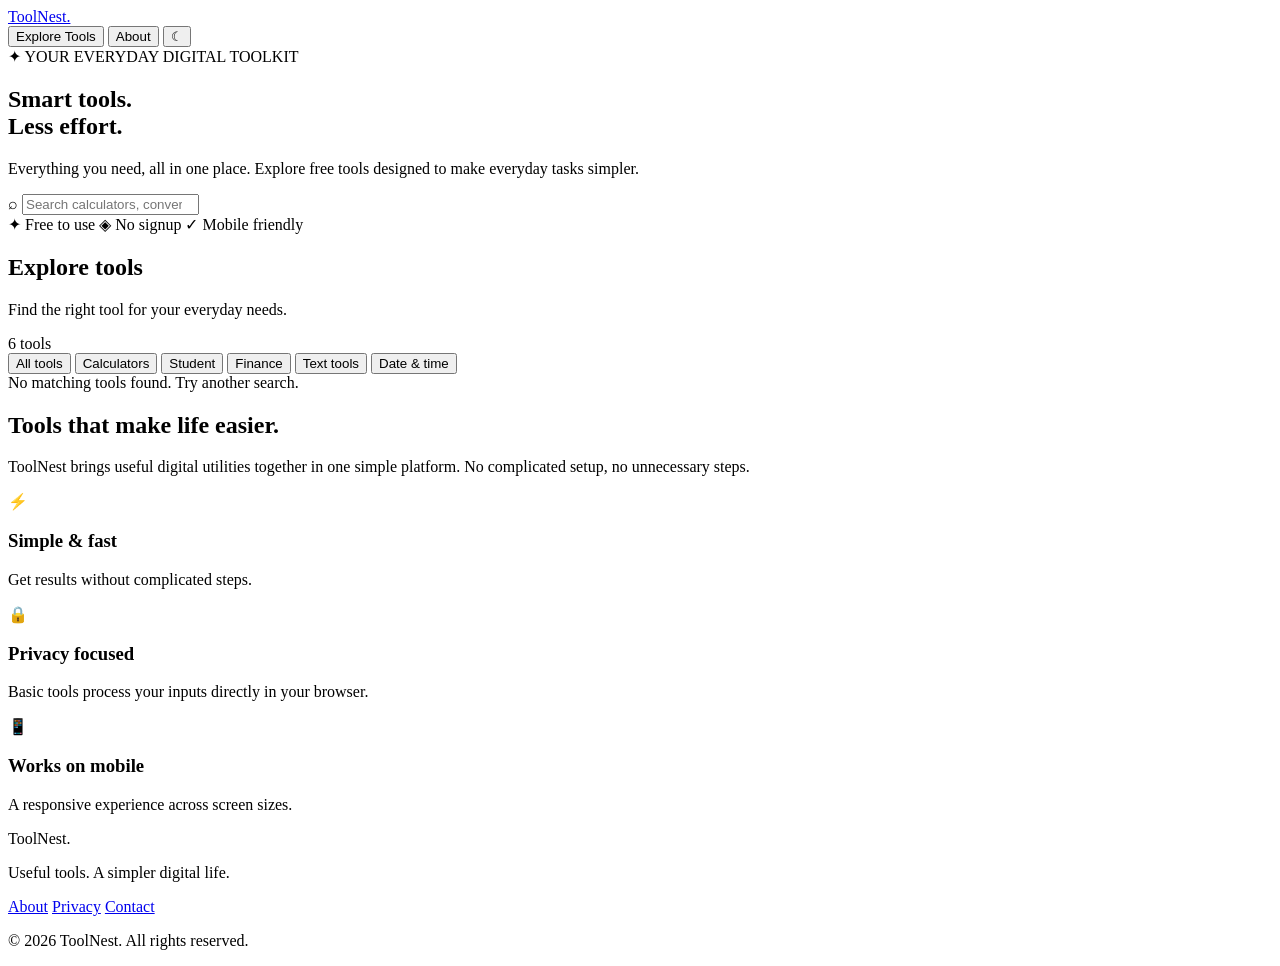
==== index.html @ 052b1b2b "update index.html" ====
<!DOCTYPE html>
<html lang="en">
<head>
  <meta charset="UTF-8">
  <meta name="viewport" content="width=device-width, initial-scale=1.0">
  <meta name="theme-color" content="#f7f7fc">
  <meta name="description" content="ToolNest - Free online calculators, student tools and everyday utilities.">
  <title>ToolNest - Smart Tools for Everyone</title>
  <link rel="stylesheet" href="style.css">
</head>
<body>

  <!-- Persistent Navigation -->
  <header class="topbar">
    <nav class="nav">
      <a href="#home" class="logo" id="homeLogo">Tool<span>Nest.</span></a>

      <div class="nav-right">
        <button class="nav-link" id="toolsNav">Explore Tools</button>
        <button class="nav-link" id="aboutNav">About</button>
        <button class="theme-btn" id="themeBtn" aria-label="Toggle theme">☾</button>
      </div>
    </nav>
  </header>

  <!-- Homepage -->
  <div id="homeView">

    <section class="hero" id="hero">
      <div class="hero-inner">
        <div class="tag">✦ YOUR EVERYDAY DIGITAL TOOLKIT</div>
        <h1>Smart tools.<br><span>Less effort.</span></h1>
        <p>Everything you need, all in one place. Explore free tools designed to make everyday tasks simpler.</p>

        <div class="search-wrap">
          <span class="search-icon">⌕</span>
          <input class="search" id="search"
            type="search"
            placeholder="Search calculators, converters, tools...">
        </div>

        <div class="stats">
          <span>✦ Free to use</span>
          <span>◈ No signup</span>
          <span>✓ Mobile friendly</span>
        </div>
      </div>
    </section>

    <main class="container main">

      <section id="toolsSection">
        <div class="section-heading">
          <div>
            <h2>Explore tools</h2>
            <p>Find the right tool for your everyday needs.</p>
          </div>
          <span class="count" id="count">6 tools</span>
        </div>

        <div class="categories" id="categories">
          <button class="category active" data-category="All">All tools</button>
          <button class="category" data-category="Calculators">Calculators</button>
          <button class="category" data-category="Student">Student</button>
          <button class="category" data-category="Finance">Finance</button>
          <button class="category" data-category="Text">Text tools</button>
          <button class="category" data-category="Date">Date & time</button>
        </div>

        <div class="tool-grid" id="toolGrid"></div>

        <div class="empty" id="empty">
          No matching tools found. Try another search.
        </div>
      </section>

      <section class="why" id="aboutSection">
        <h2>Tools that make life easier.</h2>
        <p>ToolNest brings useful digital utilities together in one simple platform. No complicated setup, no unnecessary steps.</p>

        <div class="features">
          <div class="feature">
            <div class="feature-icon">⚡</div>
            <h3>Simple & fast</h3>
            <p>Get results without complicated steps.</p>
          </div>

          <div class="feature">
            <div class="feature-icon">🔒</div>
            <h3>Privacy focused</h3>
            <p>Basic tools process your inputs directly in your browser.</p>
          </div>

          <div class="feature">
            <div class="feature-icon">📱</div>
            <h3>Works on mobile</h3>
            <p>A responsive experience across screen sizes.</p>
          </div>
        </div>
      </section>

    </main>
  </div>

  <!-- Individual Tool Workspace -->
  <main class="container workspace" id="workspace" hidden>

    <button class="back-btn" id="backBtn">
      ← Back to all tools
    </button>

    <div class="workspace-heading">
      <div class="eyebrow" id="toolCategory">TOOLNEST / TOOL</div>
      <h1 id="workspaceTitle">Tool title</h1>
      <p id="workspaceDescription">Tool description</p>
    </div>

    <div class="workspace-layout">

      <div class="workspace-left">

        <section class="panel">
          <div class="panel-heading">
            <div class="tool-icon" id="workspaceIcon">✦</div>
            <div>
              <h3>Enter your details</h3>
              <p>Fill in the information below.</p>
            </div>
          </div>

          <div id="toolFields"></div>

          <p class="hint">
            Your inputs are processed locally in your browser.
          </p>
        </section>

        <section class="quick-card">
          <h4>✦ How it works</h4>
          <p id="howItWorks"></p>
        </section>

      </div>

      <div class="workspace-right">

        <section class="panel">
          <div class="panel-heading">
            <div class="tool-icon">✨</div>
            <div>
              <h3>Your result</h3>
              <p>Calculated just for you.</p>
            </div>
          </div>

          <div id="resultContent" class="result-placeholder">
            <div>
              <span>✧</span>
              Your result will appear here.
              <br>Enter your details to get started.
            </div>
          </div>

          <button class="btn btn-outline hidden" id="copyResult">
            ▣ Copy result
          </button>
        </section>

        <section class="quick-card">
          <h4>🔒 Your privacy matters</h4>
          <p>Your entries stay in your browser. This version does not send calculator inputs to a server.</p>
        </section>

      </div>

    </div>
  </main>

  <!-- Footer -->
  <footer id="footer">
    <div class="logo">Tool<span>Nest.</span></div>
    <p>Useful tools. A simpler digital life.</p>
    <div class="footer-links">
      <a href="#about" id="footerAbout">About</a>
      <a href="privacy.html">Privacy</a>
      <a href="contact.html">Contact</a>
    </div>
    <p>© 2026 ToolNest. All rights reserved.</p>
  </footer>

  <script src="app.js"></script>
</body>
</html>
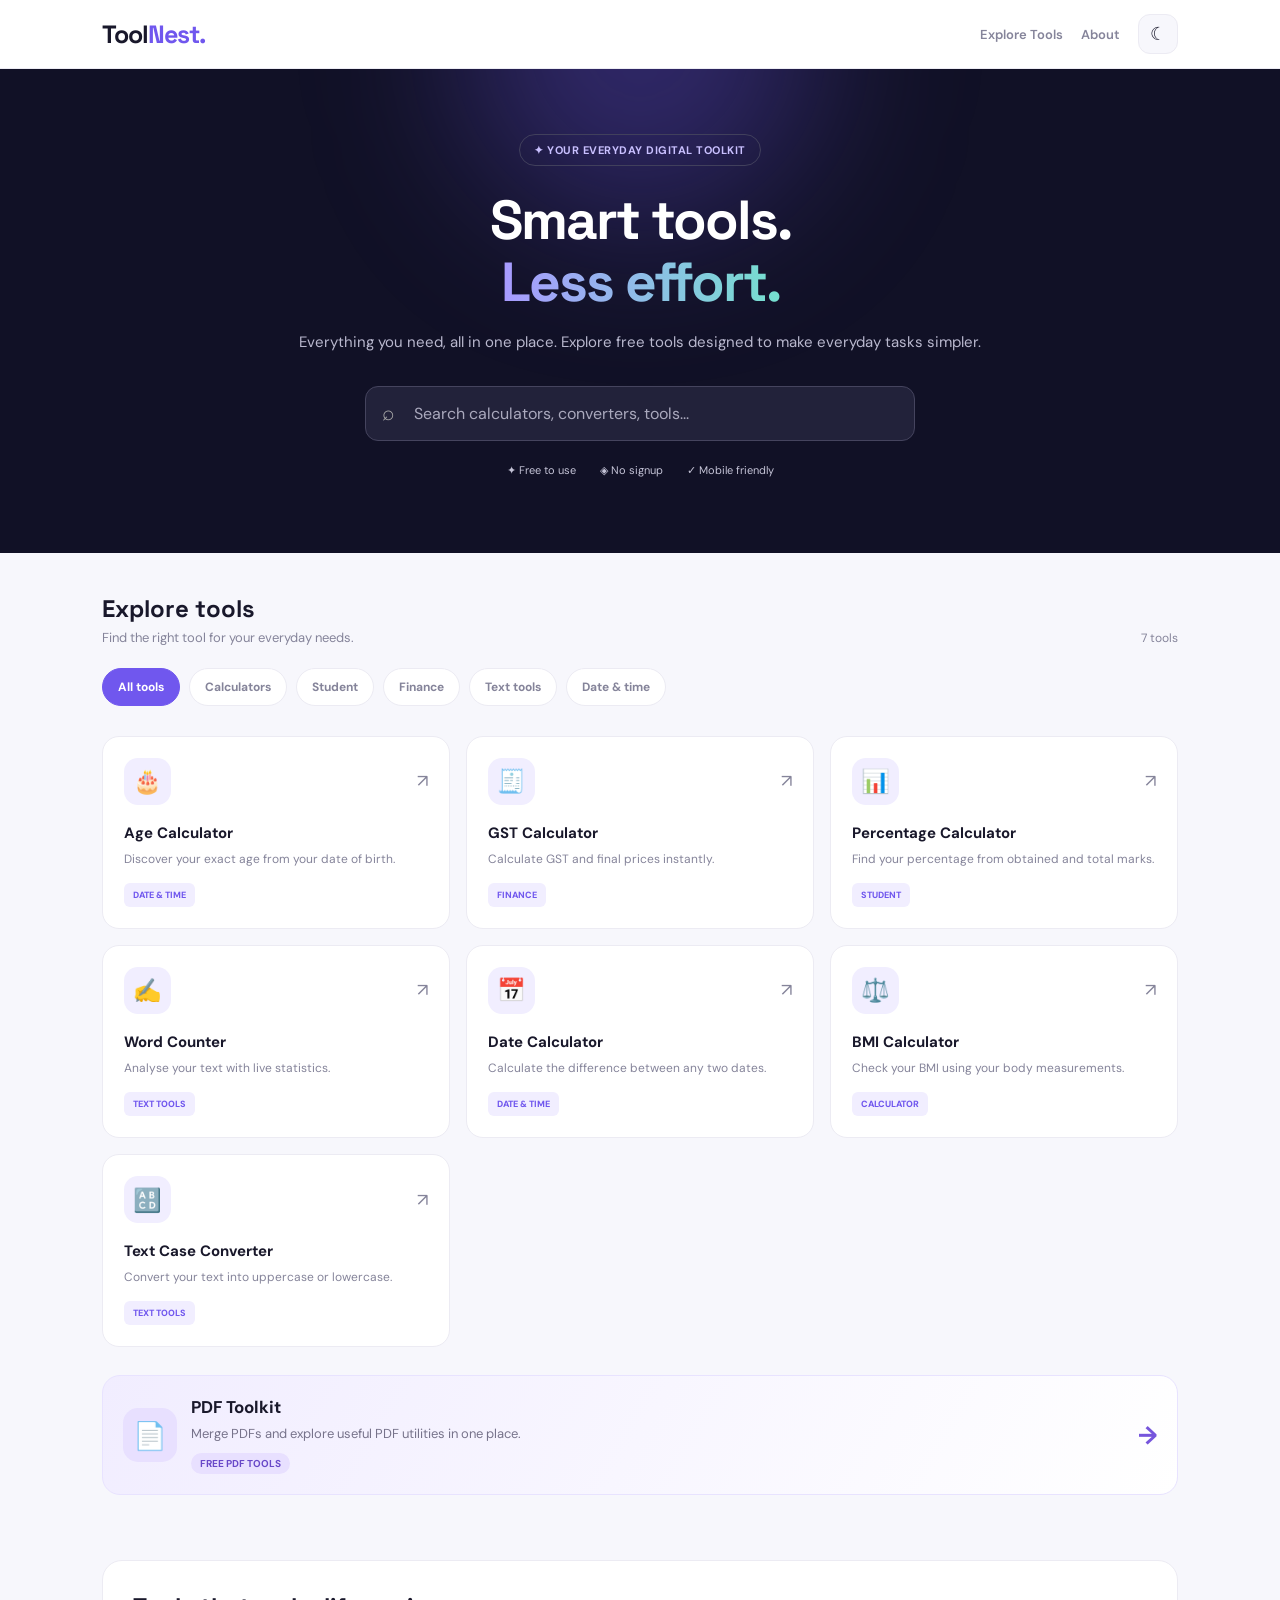
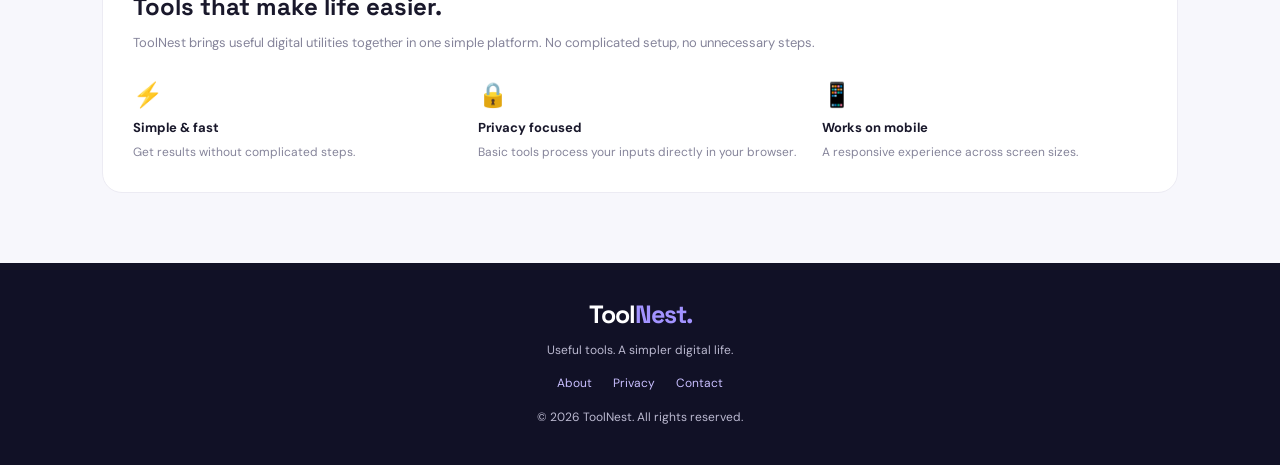
==== commit b53ce8c6: "update index.html" ====
--- a/index.html
+++ b/index.html
@@ -5,10 +5,80 @@
   <meta charset="UTF-8">
   <meta name="viewport" content="width=device-width, initial-scale=1.0">
   <meta name="theme-color" content="#f7f7fc">
-  <meta name="description" content="ToolNest - Free online calculators, student tools and everyday utilities.">
-  <title>ToolNest - Smart Tools for Everyone</title>
+  <meta name="description" content="ToolNest offers free online calculators, student tools, text converters and PDF tools. Merge and manage PDFs easily on mobile.">
+  <title>ToolNest - Free Online Tools & PDF Toolkit</title>
   <link rel="stylesheet" href="style.css">
+
+  <style>
+    .pdf-feature {
+      margin-top: 28px;
+      padding: 20px;
+      border: 1px solid #e8e3ff;
+      border-radius: 18px;
+      background: linear-gradient(120deg, #f1edff, #ffffff);
+    }
+
+    .pdf-feature-link {
+      display: flex;
+      align-items: center;
+      justify-content: space-between;
+      gap: 16px;
+      color: inherit;
+      text-decoration: none;
+    }
+
+    .pdf-feature-content {
+      display: flex;
+      align-items: center;
+      gap: 14px;
+    }
+
+    .pdf-feature-icon {
+      width: 54px;
+      height: 54px;
+      min-width: 54px;
+      display: grid;
+      place-items: center;
+      border-radius: 15px;
+      background: #e8e0ff;
+      font-size: 27px;
+    }
+
+    .pdf-feature h3 {
+      margin: 0 0 6px;
+      font-size: 17px;
+    }
+
+    .pdf-feature p {
+      margin: 0;
+      color: #77738b;
+      font-size: 13px;
+      line-height: 1.5;
+    }
+
+    .pdf-feature-arrow {
+      color: #7655dc;
+      font-size: 25px;
+      font-weight: bold;
+    }
+
+    .pdf-feature-label {
+      display: inline-block;
+      margin-top: 9px;
+      padding: 4px 9px;
+      border-radius: 20px;
+      background: #e8e0ff;
+      color: #6848c8;
+      font-size: 10px;
+      font-weight: 700;
+    }
+
+    .pdf-feature-link:active {
+      opacity: 0.75;
+    }
+  </style>
 </head>
+
 <body>
 
   <!-- Persistent Navigation -->
@@ -56,7 +126,7 @@
             <h2>Explore tools</h2>
             <p>Find the right tool for your everyday needs.</p>
           </div>
-          <span class="count" id="count">6 tools</span>
+          <span class="count" id="count">7 tools</span>
         </div>
 
         <div class="categories" id="categories">
@@ -73,6 +143,24 @@
         <div class="empty" id="empty">
           No matching tools found. Try another search.
         </div>
+
+        <!-- PDF Toolkit Featured Card -->
+        <section class="pdf-feature">
+          <a href="pdf-toolkit.html" class="pdf-feature-link">
+            <div class="pdf-feature-content">
+              <div class="pdf-feature-icon">📄</div>
+
+              <div>
+                <h3>PDF Toolkit</h3>
+                <p>Merge PDFs and explore useful PDF utilities in one place.</p>
+                <span class="pdf-feature-label">FREE PDF TOOLS</span>
+              </div>
+            </div>
+
+            <span class="pdf-feature-arrow">→</span>
+          </a>
+        </section>
+
       </section>
 
       <section class="why" id="aboutSection">
@@ -181,11 +269,13 @@
   <footer id="footer">
     <div class="logo">Tool<span>Nest.</span></div>
     <p>Useful tools. A simpler digital life.</p>
+
     <div class="footer-links">
       <a href="#about" id="footerAbout">About</a>
       <a href="privacy.html">Privacy</a>
       <a href="contact.html">Contact</a>
     </div>
+
     <p>© 2026 ToolNest. All rights reserved.</p>
   </footer>
 
--- a/style.css
+++ b/style.css
@@ -0,0 +1,641 @@
+
+@import url('https://fonts.googleapis.com/css2?family=DM+Sans:wght@400;500;600;700;800&family=Space+Grotesk:wght@500;600;700&display=swap');
+
+:root {
+  --bg:#f7f7fc;
+  --surface:#ffffff;
+  --text:#19182b;
+  --muted:#85849a;
+  --border:#ecebf3;
+  --primary:#7057ee;
+  --soft:#f1eeff;
+  --shadow:0 10px 35px rgba(35,25,90,.055);
+}
+
+[data-theme="dark"] {
+  --bg:#11111e;
+  --surface:#1c1b2e;
+  --text:#f6f5ff;
+  --muted:#aaa8bd;
+  --border:#302e45;
+  --primary:#a293ff;
+  --soft:#302a4d;
+  --shadow:0 10px 35px rgba(0,0,0,.2);
+}
+
+* {
+  box-sizing:border-box;
+  margin:0;
+  padding:0;
+}
+
+body {
+  font-family:'DM Sans',sans-serif;
+  background:var(--bg);
+  color:var(--text);
+  min-height:100vh;
+  transition:.2s;
+}
+
+button,input,textarea {font:inherit}
+button {cursor:pointer}
+a {text-decoration:none;color:inherit}
+
+[hidden] {display:none!important}
+
+/* NAVIGATION */
+
+.topbar {
+  background:var(--surface);
+  border-bottom:1px solid var(--border);
+  position:sticky;
+  top:0;
+  z-index:100;
+}
+
+.nav {
+  max-width:1120px;
+  margin:auto;
+  height:68px;
+  padding:0 22px;
+  display:flex;
+  align-items:center;
+  justify-content:space-between;
+}
+
+.logo {
+  font:700 25px 'Space Grotesk',sans-serif;
+  letter-spacing:-1px;
+}
+
+.logo span {color:var(--primary)}
+
+.nav-right {
+  display:flex;
+  align-items:center;
+  gap:18px;
+}
+
+.nav-link {
+  border:0;
+  background:none;
+  color:var(--muted);
+  font-size:13px;
+  font-weight:600;
+}
+
+.nav-link:hover {color:var(--primary)}
+
+.theme-btn {
+  width:40px;
+  height:40px;
+  border:1px solid var(--border);
+  border-radius:12px;
+  background:var(--bg);
+  color:var(--text);
+  font-size:18px;
+}
+
+/* HERO */
+
+.hero {
+  background:#111126;
+  color:white;
+  text-align:center;
+  padding:65px 20px 76px;
+  position:relative;
+  overflow:hidden;
+}
+
+.hero:before {
+  content:"";
+  position:absolute;
+  width:350px;
+  height:350px;
+  border-radius:50%;
+  background:#7057ee55;
+  filter:blur(80px);
+  top:-200px;
+  left:calc(50% - 175px);
+}
+
+.hero-inner {
+  position:relative;
+  max-width:730px;
+  margin:auto;
+}
+
+.tag {
+  display:inline-block;
+  padding:8px 14px;
+  border:1px solid #41405c;
+  border-radius:30px;
+  color:#c9c0ff;
+  font-size:11px;
+  font-weight:700;
+  letter-spacing:.5px;
+  margin-bottom:23px;
+}
+
+.hero h1 {
+  font:700 clamp(34px,6vw,55px) 'Space Grotesk',sans-serif;
+  letter-spacing:-2px;
+  line-height:1.13;
+  margin-bottom:17px;
+}
+
+.hero h1 span {
+  background:linear-gradient(90deg,#a89aff,#75e0cf);
+  background-clip:text;
+  -webkit-background-clip:text;
+  color:transparent;
+}
+
+.hero p {
+  color:#b9b8ce;
+  line-height:1.7;
+  font-size:15px;
+}
+
+.search-wrap {
+  max-width:550px;
+  margin:30px auto 0;
+  position:relative;
+}
+
+.search-icon {
+  position:absolute;
+  left:17px;
+  top:13px;
+  font-size:21px;
+  color:#aaa;
+}
+
+.search {
+  width:100%;
+  padding:16px 17px 16px 48px;
+  border:1px solid #45445e;
+  border-radius:13px;
+  background:#22223a;
+  color:white;
+  outline:none;
+}
+
+.search:focus {border-color:#a293ff}
+.search::placeholder {color:#aaa9bd}
+
+.stats {
+  display:flex;
+  justify-content:center;
+  gap:24px;
+  margin-top:22px;
+  color:#c5c4d7;
+  font-size:11px;
+}
+
+/* HOMEPAGE */
+
+.container {
+  max-width:1120px;
+  margin:auto;
+  padding:0 22px;
+}
+
+.main {
+  padding-top:40px;
+  padding-bottom:70px;
+}
+
+.section-heading {
+  display:flex;
+  align-items:end;
+  justify-content:space-between;
+  margin-bottom:22px;
+  gap:10px;
+}
+
+.section-heading h2 {
+  font:700 24px 'Space Grotesk',sans-serif;
+}
+
+.section-heading p {
+  color:var(--muted);
+  font-size:13px;
+  margin-top:5px;
+}
+
+.count {
+  color:var(--muted);
+  font-size:12px;
+}
+
+.categories {
+  display:flex;
+  gap:9px;
+  overflow-x:auto;
+  margin-bottom:24px;
+  padding-bottom:6px;
+  scrollbar-width:none;
+}
+
+.categories::-webkit-scrollbar {display:none}
+
+.category {
+  white-space:nowrap;
+  padding:10px 15px;
+  border:1px solid var(--border);
+  border-radius:30px;
+  color:var(--muted);
+  background:var(--surface);
+  font-size:12px;
+  font-weight:700;
+}
+
+.category.active {
+  background:var(--primary);
+  color:white;
+  border-color:var(--primary);
+}
+
+.tool-grid {
+  display:grid;
+  grid-template-columns:repeat(3,minmax(0,1fr));
+  gap:16px;
+}
+
+.tool-card {
+  padding:21px;
+  background:var(--surface);
+  border:1px solid var(--border);
+  border-radius:17px;
+  cursor:pointer;
+  transition:.2s;
+}
+
+.tool-card:hover {
+  transform:translateY(-4px);
+  border-color:var(--primary);
+  box-shadow:var(--shadow);
+}
+
+.tool-top {
+  display:flex;
+  justify-content:space-between;
+  align-items:center;
+  margin-bottom:18px;
+}
+
+.tool-icon {
+  height:47px;
+  width:47px;
+  display:grid;
+  place-items:center;
+  border-radius:14px;
+  background:var(--soft);
+  font-size:23px;
+  flex-shrink:0;
+}
+
+.arrow {color:var(--muted);font-size:18px}
+.tool-card h3 {font-size:15px;margin-bottom:7px}
+.tool-card p {color:var(--muted);font-size:12px;line-height:1.6}
+
+.tool-label {
+  display:inline-block;
+  margin-top:14px;
+  background:var(--soft);
+  color:var(--primary);
+  font-size:9px;
+  font-weight:800;
+  padding:6px 9px;
+  border-radius:6px;
+}
+
+.empty {
+  text-align:center;
+  padding:40px;
+  color:var(--muted);
+}
+
+.why {
+  margin-top:65px;
+  background:var(--surface);
+  border:1px solid var(--border);
+  border-radius:20px;
+  padding:30px;
+}
+
+.why h2 {
+  font:700 24px 'Space Grotesk',sans-serif;
+  margin-bottom:10px;
+}
+
+.why>p {
+  color:var(--muted);
+  font-size:13px;
+  line-height:1.7;
+}
+
+.features {
+  display:grid;
+  grid-template-columns:repeat(3,1fr);
+  gap:20px;
+  margin-top:25px;
+}
+
+.feature-icon {font-size:24px;margin-bottom:9px}
+.feature h3 {font-size:13px;margin-bottom:7px}
+.feature p {font-size:12px;color:var(--muted);line-height:1.6}
+
+/* TOOL WORKSPACE */
+
+.workspace {
+  padding-top:24px;
+  padding-bottom:65px;
+  min-height:75vh;
+  animation:appear .25s ease;
+}
+
+@keyframes appear {
+  from {opacity:0;transform:translateY(8px)}
+  to {opacity:1;transform:translateY(0)}
+}
+
+.back-btn {
+  border:0;
+  background:var(--soft);
+  color:var(--primary);
+  font-weight:700;
+  font-size:13px;
+  padding:11px 15px;
+  border-radius:10px;
+  margin-bottom:25px;
+}
+
+.workspace-heading {margin-bottom:25px}
+
+.eyebrow {
+  font-size:11px;
+  font-weight:800;
+  letter-spacing:1px;
+  color:var(--primary);
+  margin-bottom:9px;
+}
+
+.workspace-heading h1 {
+  font:700 clamp(27px,4vw,36px) 'Space Grotesk',sans-serif;
+  letter-spacing:-1px;
+}
+
+.workspace-heading p {
+  font-size:13px;
+  color:var(--muted);
+  margin-top:8px;
+  line-height:1.6;
+}
+
+.workspace-layout {
+  display:grid;
+  grid-template-columns:minmax(0,1.2fr) minmax(260px,.8fr);
+  gap:19px;
+  align-items:start;
+}
+
+.panel {
+  background:var(--surface);
+  border:1px solid var(--border);
+  border-radius:18px;
+  padding:23px;
+  box-shadow:var(--shadow);
+}
+
+.panel-heading {
+  display:flex;
+  align-items:center;
+  gap:12px;
+  padding-bottom:18px;
+  border-bottom:1px solid var(--border);
+  margin-bottom:20px;
+}
+
+.panel-heading h3 {font-size:15px}
+.panel-heading p {font-size:11px;color:var(--muted);margin-top:4px}
+
+.field-label {
+  display:block;
+  font-size:12px;
+  font-weight:700;
+  margin:18px 0 9px;
+}
+
+.field {
+  display:block;
+  width:100%;
+  padding:14px;
+  border:1px solid var(--border);
+  border-radius:11px;
+  background:var(--bg);
+  color:var(--text);
+  outline:none;
+  font-size:14px;
+  transition:.2s;
+}
+
+.field:focus {
+  border-color:var(--primary);
+  box-shadow:0 0 0 3px var(--soft);
+}
+
+textarea.field {
+  resize:vertical;
+  min-height:155px;
+  line-height:1.6;
+}
+
+.action-row {
+  display:flex;
+  gap:10px;
+  flex-wrap:wrap;
+  margin-top:18px;
+}
+
+.btn {
+  border:0;
+  border-radius:10px;
+  padding:12px 17px;
+  font-size:12px;
+  font-weight:700;
+}
+
+.btn-primary {background:var(--primary);color:white}
+.btn-secondary {background:var(--soft);color:var(--primary)}
+.btn-outline {
+  border:1px solid var(--border);
+  background:var(--surface);
+  color:var(--text);
+}
+
+.btn:active {transform:scale(.98)}
+
+.result-panel {
+  background:linear-gradient(145deg,#f5f2ff,#fff);
+  border:1px solid #e7e0ff;
+  border-radius:16px;
+  padding:21px;
+  color:#24203b;
+  overflow-wrap:anywhere;
+}
+
+[data-theme="dark"] .result-panel {
+  background:#27223e;
+  border-color:#443967;
+  color:#f5f2ff;
+}
+
+.result-label {
+  font-size:10px;
+  font-weight:800;
+  letter-spacing:1px;
+  color:#8172c7;
+}
+
+.result-value {
+  font:700 34px 'Space Grotesk',sans-serif;
+  margin:13px 0 5px;
+  overflow-wrap:anywhere;
+}
+
+.result-sub {
+  font-size:12px;
+  color:#817b9b;
+  line-height:1.6;
+}
+
+[data-theme="dark"] .result-sub {color:#c0b8dd}
+
+.result-placeholder {
+  min-height:165px;
+  display:flex;
+  align-items:center;
+  justify-content:center;
+  text-align:center;
+  color:var(--muted);
+  font-size:13px;
+  line-height:1.8;
+}
+
+.result-placeholder span {
+  display:block;
+  font-size:28px;
+  margin-bottom:8px;
+}
+
+.result-action {
+  margin-top:17px;
+  border:1px solid #ded7ff;
+  background:transparent;
+  color:#6955cb;
+  padding:9px 12px;
+  border-radius:8px;
+  font-size:11px;
+  font-weight:700;
+}
+
+[data-theme="dark"] .result-action {
+  color:#c5baff;
+  border-color:#554a79;
+}
+
+.live-stats {
+  display:grid;
+  grid-template-columns:repeat(3,1fr);
+  gap:9px;
+  margin-top:15px;
+}
+
+.live-stat {
+  padding:12px 8px;
+  background:var(--bg);
+  border:1px solid var(--border);
+  border-radius:10px;
+  text-align:center;
+}
+
+.live-stat strong {
+  display:block;
+  font:700 18px 'Space Grotesk',sans-serif;
+}
+
+.live-stat span {
+  display:block;
+  font-size:10px;
+  color:var(--muted);
+  margin-top:4px;
+}
+
+.hint {
+  font-size:11px;
+  color:var(--muted);
+  line-height:1.7;
+  margin-top:16px;
+}
+
+.quick-card {
+  background:var(--surface);
+  border:1px solid var(--border);
+  border-radius:15px;
+  padding:17px;
+  margin-top:14px;
+}
+
+.quick-card h4 {font-size:12px;margin-bottom:8px}
+.quick-card p {font-size:11px;color:var(--muted);line-height:1.7}
+
+.hidden {display:none!important}
+
+/* FOOTER */
+
+footer {
+  background:#111126;
+  color:#bbb9d0;
+  padding:35px 20px;
+  text-align:center;
+  font-size:12px;
+  line-height:2.1;
+}
+
+footer .logo {color:white;margin-bottom:8px}
+footer .logo span {color:#a293ff}
+.footer-links {margin:8px 0}
+.footer-links a {color:#c9bfff;margin:0 9px}
+
+/* RESPONSIVE */
+
+@media(max-width:760px) {
+  .tool-grid {grid-template-columns:repeat(2,minmax(0,1fr))}
+  .workspace-layout {grid-template-columns:1fr}
+  .features {grid-template-columns:1fr}
+}
+
+@media(max-width:520px) {
+  .nav {height:62px;padding:0 16px}
+  .nav-link {font-size:11px}
+  .nav-right {gap:10px}
+  .container {padding-left:16px;padding-right:16px}
+  .hero {padding:55px 17px 60px}
+  .hero h1 {letter-spacing:-1.4px}
+  .hero p {font-size:13px}
+  .stats {gap:12px;font-size:9px}
+  .main {padding-top:30px}
+  .tool-grid {gap:10px}
+  .tool-card {padding:15px}
+  .tool-card h3 {font-size:13px}
+  .tool-card p {font-size:11px}
+  .tool-icon {height:41px;width:41px}
+  .why {padding:22px;margin-top:45px}
+  .workspace {padding-top:18px}
+  .workspace-heading {margin-bottom:19px}
+  .panel {padding:17px;border-radius:15px}
+  .workspace-layout {gap:12px}
+  .result-value {font-size:30px}
+}
